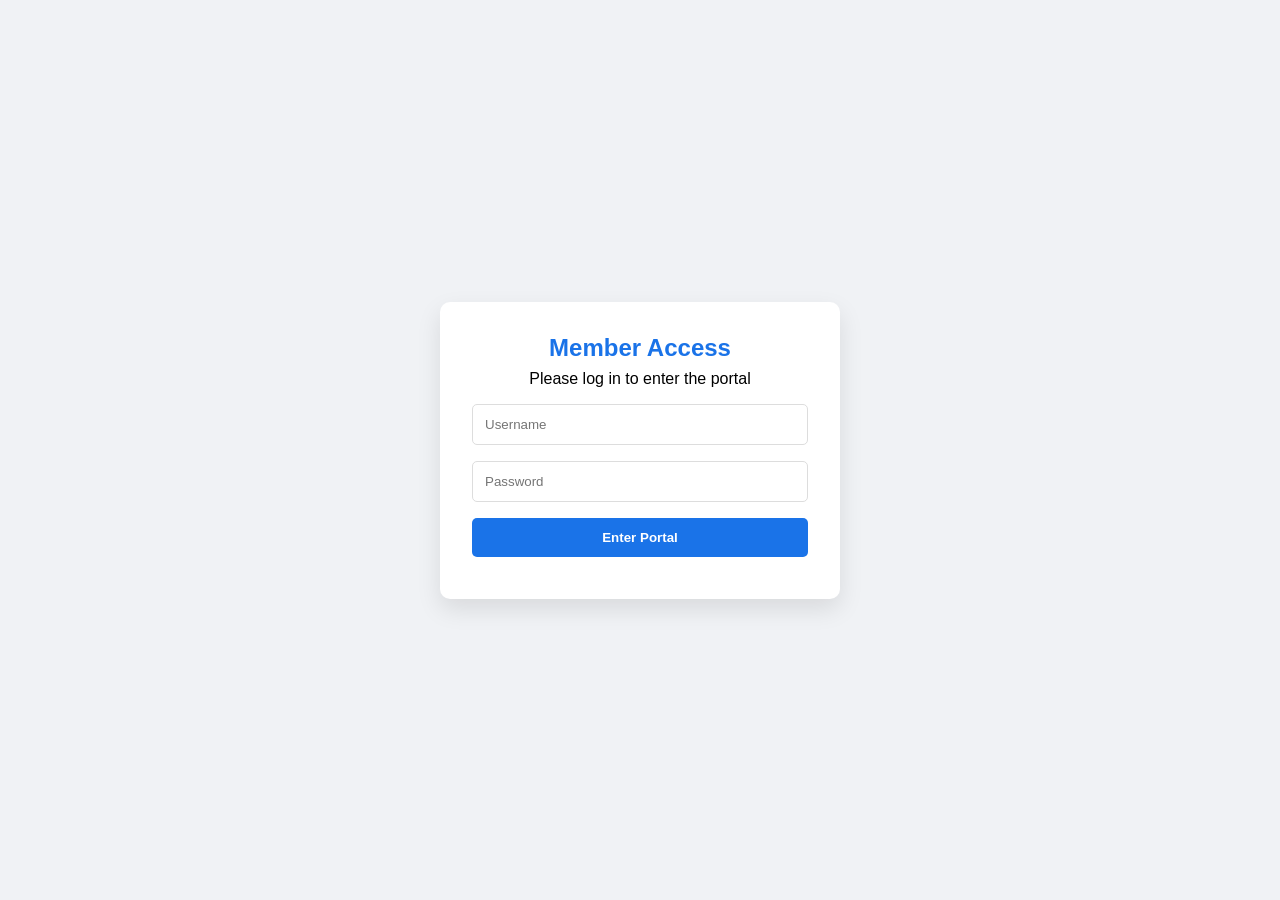
==== Index.html @ 3d7366e9 "Add files via upload" ====
<!DOCTYPE html>
<html lang="en">
<head>
    <meta charset="UTF-8">
    <meta name="viewport" content="width=device-width, initial-scale=1.0">
    <title>Member Login</title>
    <link rel="stylesheet" href="style.css">
</head>
<body>
    <div class="login-container">
        <form class="login-form" onsubmit="login(event)">
            <h2>Member Access</h2>
            <p>Please log in to enter the portal</p>

            <div class="input-group">
                <input type="text" placeholder="Username" required>
            </div>

            <div class="input-group">
                <input type="password" id="password" placeholder="Password" required>
            </div>

            <button type="submit" class="login-btn">Enter Portal</button>

            <p id="error" style="color:red; margin-top:10px;"></p>
        </form>
    </div>

    <script>
        function login(event) {
            event.preventDefault();

            const password = document.getElementById("password").value;

            if (password === "Tillu") {
                window.location.href = "dashboard.html";
            } else {
                document.getElementById("error").innerText = "Wrong password!";
            }
        }
    </script>
</body>
</html>
---- style.css ----
* {
    margin: 0;
    padding: 0;
    box-sizing: border-box;
    font-family: 'Segoe UI', Tahoma, Geneva, Verdana, sans-serif;
}

body {
    background: #f0f2f5;
    display: flex;
    justify-content: center;
    align-items: center;
    height: 100vh;
}

/* Login Styles */
.login-container {
    background: white;
    padding: 2rem;
    border-radius: 10px;
    box-shadow: 0 10px 25px rgba(0,0,0,0.1);
    width: 100%;
    max-width: 400px;
    text-align: center;
}

.login-form h2 { color: #1a73e8; margin-bottom: 0.5rem; }
.input-group { margin: 1rem 0; }

input {
    width: 100%;
    padding: 12px;
    border: 1px solid #ddd;
    border-radius: 5px;
    outline: none;
}

.login-btn {
    width: 100%;
    padding: 12px;
    background: #1a73e8;
    color: white;
    border: none;
    border-radius: 5px;
    cursor: pointer;
    font-weight: bold;
}

/* Dashboard Styles */
.dashboard-body {
    display: block;
    background: #fafafa;
}

.navbar {
    background: #1a73e8;
    color: white;
    padding: 1rem 5%;
    display: flex;
    justify-content: space-between;
    align-items: center;
}

.logo span { font-weight: bold; color: #ffce00; }
.nav-links { list-style: none; display: flex; gap: 20px; }
.nav-links a { color: white; text-decoration: none; }

.content { padding: 2rem 5%; }
.message-board {
    background: white;
    padding: 1.5rem;
    margin-top: 1rem;
    border-radius: 8px;
    border-left: 5px solid #1a73e8;
}

.msg-card {
    background: #f9f9f9;
    padding: 1rem;
    margin-top: 1rem;
    border-radius: 5px;
}
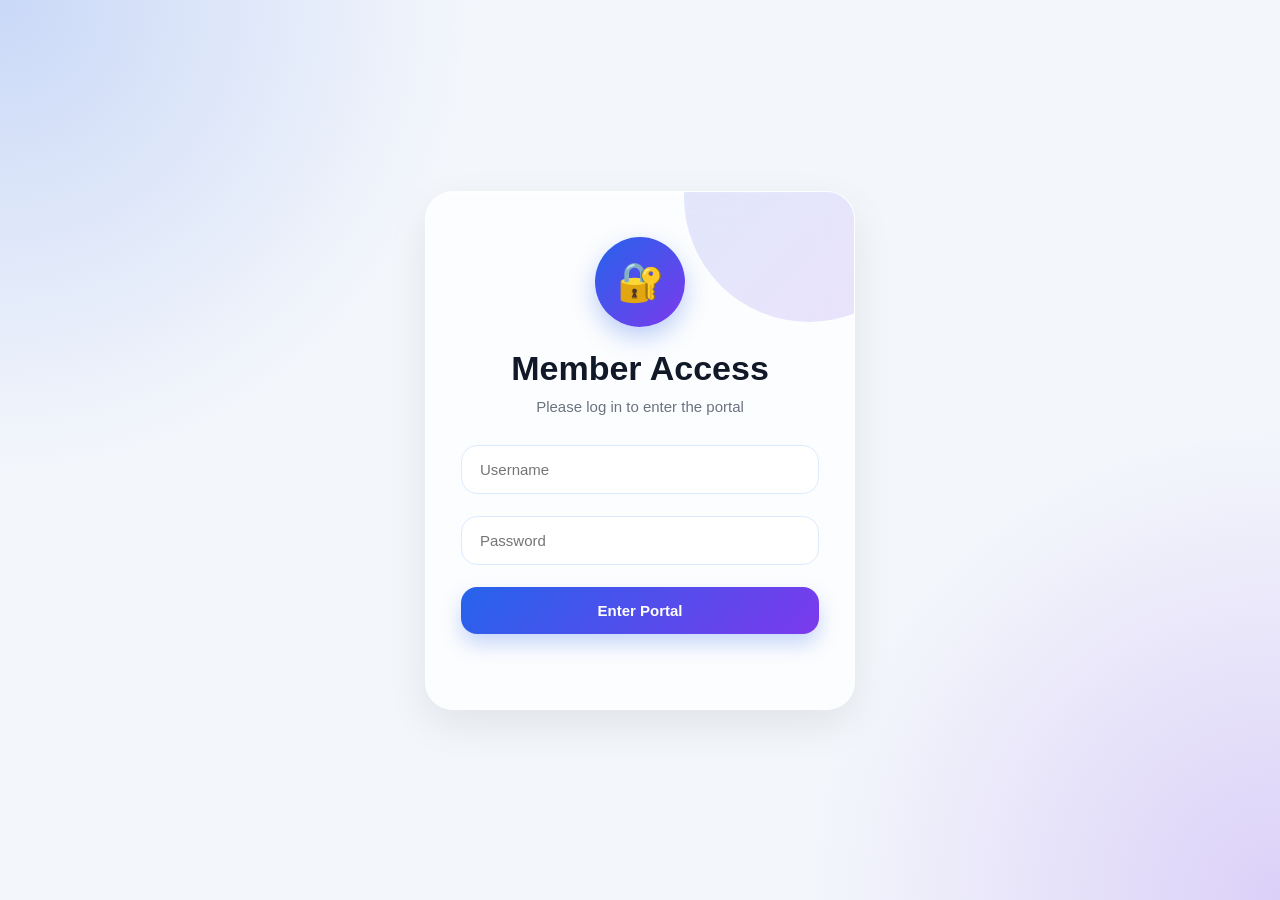
==== commit f846fcba: "Enhance login page with styles and layout Added CSS styles for the login page and improved layout." ====
--- a/Index.html
+++ b/Index.html
@@ -4,12 +4,183 @@
     <meta charset="UTF-8">
     <meta name="viewport" content="width=device-width, initial-scale=1.0">
     <title>Member Login</title>
-    <link rel="stylesheet" href="style.css">
+
+    <style>
+
+        *{
+            margin:0;
+            padding:0;
+            box-sizing:border-box;
+            font-family:'Poppins',sans-serif;
+        }
+
+        body{
+            min-height:100vh;
+            display:flex;
+            justify-content:center;
+            align-items:center;
+            overflow:hidden;
+            background:
+            radial-gradient(circle at top left,#2563eb33,transparent 30%),
+            radial-gradient(circle at bottom right,#7c3aed33,transparent 30%),
+            #f3f6fb;
+            padding:20px;
+        }
+
+        .login-container{
+            width:100%;
+            max-width:430px;
+        }
+
+        .login-form{
+            position:relative;
+            overflow:hidden;
+            background:rgba(255,255,255,0.75);
+            backdrop-filter:blur(16px);
+            border:1px solid rgba(255,255,255,0.4);
+            border-radius:28px;
+            padding:45px 35px;
+
+            box-shadow:
+            0 15px 40px rgba(0,0,0,0.08),
+            inset 0 1px 0 rgba(255,255,255,0.7);
+        }
+
+        .login-form::before{
+            content:'';
+            position:absolute;
+            width:250px;
+            height:250px;
+            background:linear-gradient(135deg,#2563eb22,#7c3aed22);
+            border-radius:50%;
+            top:-120px;
+            right:-80px;
+        }
+
+        .logo{
+            width:90px;
+            height:90px;
+            margin:auto;
+            margin-bottom:22px;
+            border-radius:50%;
+            background:linear-gradient(135deg,#2563eb,#7c3aed);
+            display:flex;
+            justify-content:center;
+            align-items:center;
+            font-size:38px;
+            color:white;
+            font-weight:700;
+            box-shadow:0 10px 25px rgba(37,99,235,0.3);
+            position:relative;
+            z-index:2;
+        }
+
+        .login-form h2{
+            text-align:center;
+            font-size:34px;
+            font-weight:700;
+            color:#111827;
+            margin-bottom:10px;
+            position:relative;
+            z-index:2;
+        }
+
+        .login-form p{
+            text-align:center;
+            color:#6b7280;
+            font-size:15px;
+            margin-bottom:30px;
+            position:relative;
+            z-index:2;
+        }
+
+        .input-group{
+            margin-bottom:22px;
+            position:relative;
+            z-index:2;
+        }
+
+        .input-group input{
+            width:100%;
+            padding:15px 18px;
+            border-radius:16px;
+            border:1px solid #dbeafe;
+            outline:none;
+            font-size:15px;
+            background:white;
+            transition:0.3s ease;
+            color:#111827;
+        }
+
+        .input-group input:focus{
+            border-color:#2563eb;
+            box-shadow:0 0 0 4px rgba(37,99,235,0.12);
+        }
+
+        .login-btn{
+            width:100%;
+            padding:15px;
+            border:none;
+            border-radius:16px;
+            background:linear-gradient(135deg,#2563eb,#7c3aed);
+            color:white;
+            font-size:15px;
+            font-weight:600;
+            cursor:pointer;
+            transition:0.3s ease;
+            position:relative;
+            z-index:2;
+
+            box-shadow:0 10px 20px rgba(37,99,235,0.25);
+        }
+
+        .login-btn:hover{
+            transform:translateY(-3px);
+            box-shadow:0 15px 30px rgba(37,99,235,0.35);
+        }
+
+        #error{
+            text-align:center;
+            margin-top:15px;
+            font-size:14px;
+            font-weight:500;
+            color:#dc2626;
+            position:relative;
+            z-index:2;
+        }
+
+        @media(max-width:500px){
+
+            .login-form{
+                padding:35px 25px;
+            }
+
+            .login-form h2{
+                font-size:28px;
+            }
+
+            .logo{
+                width:75px;
+                height:75px;
+                font-size:30px;
+            }
+        }
+
+    </style>
 </head>
+
 <body>
+
     <div class="login-container">
+
         <form class="login-form" onsubmit="login(event)">
+
+            <div class="logo">
+                🔐
+            </div>
+
             <h2>Member Access</h2>
+
             <p>Please log in to enter the portal</p>
 
             <div class="input-group">
@@ -20,24 +191,37 @@
                 <input type="password" id="password" placeholder="Password" required>
             </div>
 
-            <button type="submit" class="login-btn">Enter Portal</button>
-
-            <p id="error" style="color:red; margin-top:10px;"></p>
+            <button type="submit" class="login-btn">
+                Enter Portal
+            </button>
+
+            <p id="error"></p>
+
         </form>
+
     </div>
 
     <script>
+
         function login(event) {
+
             event.preventDefault();
 
-            const password = document.getElementById("password").value;
-
-            if (password === "Tillu") {
+            const password =
+            document.getElementById("password").value;
+
+            if(password === "Tillu"){
+
                 window.location.href = "dashboard.html";
-            } else {
-                document.getElementById("error").innerText = "Wrong password!";
-            }
-        }
+
+            }else{
+
+                document.getElementById("error").innerText =
+                "Wrong password!";
+            }
+        }
+
     </script>
+
 </body>
 </html>
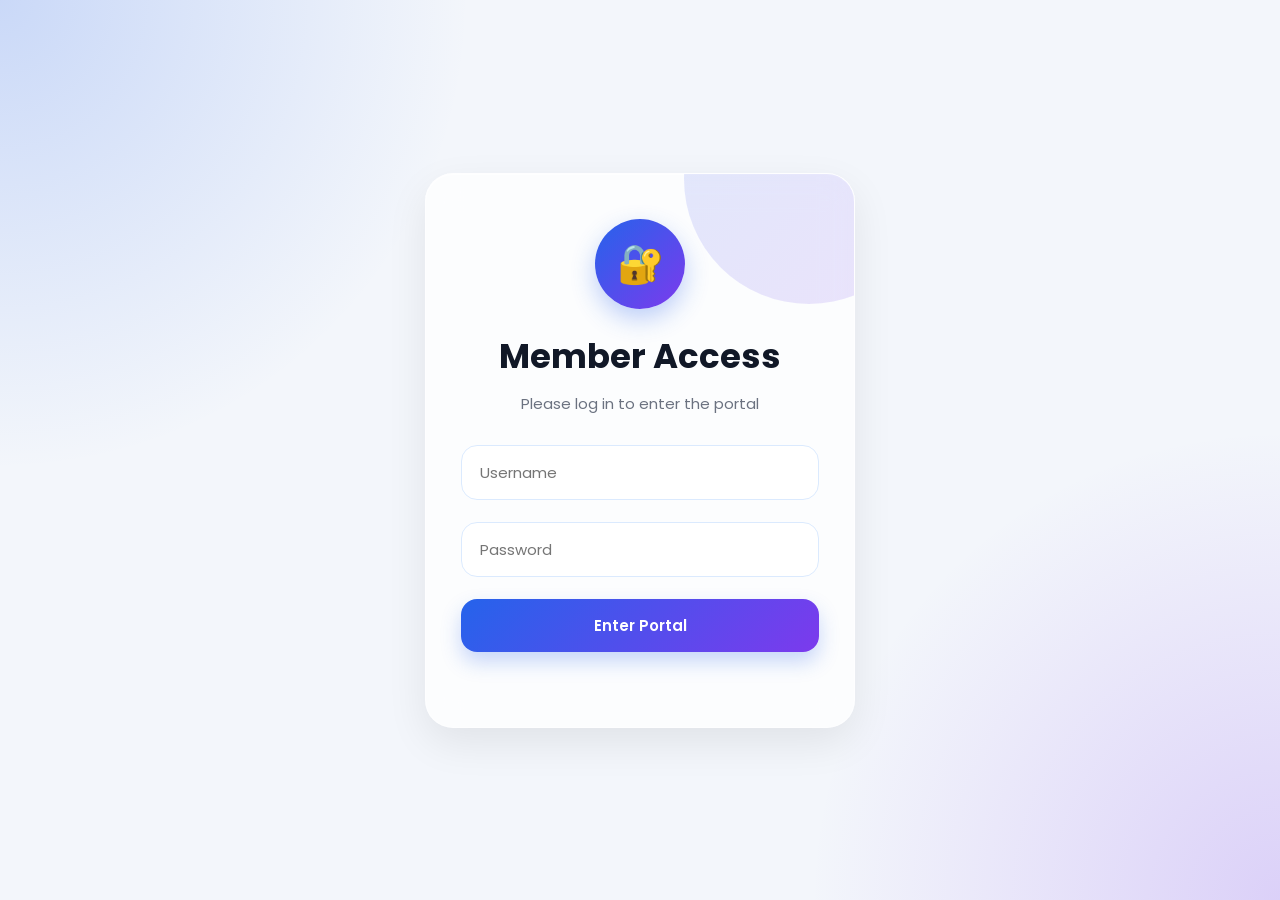
==== commit fa711007: "Add Google Fonts for improved typography Added Google Fonts preconnect and stylesheet links to enhan" ====
--- a/Index.html
+++ b/Index.html
@@ -4,6 +4,11 @@
     <meta charset="UTF-8">
     <meta name="viewport" content="width=device-width, initial-scale=1.0">
     <title>Member Login</title>
+
+    <link rel="preconnect" href="https://fonts.googleapis.com">
+    <link rel="preconnect" href="https://fonts.gstatic.com" crossorigin>
+
+    <link href="https://fonts.googleapis.com/css2?family=Poppins:wght@300;400;500;600;700&display=swap" rel="stylesheet">
 
     <style>
 
